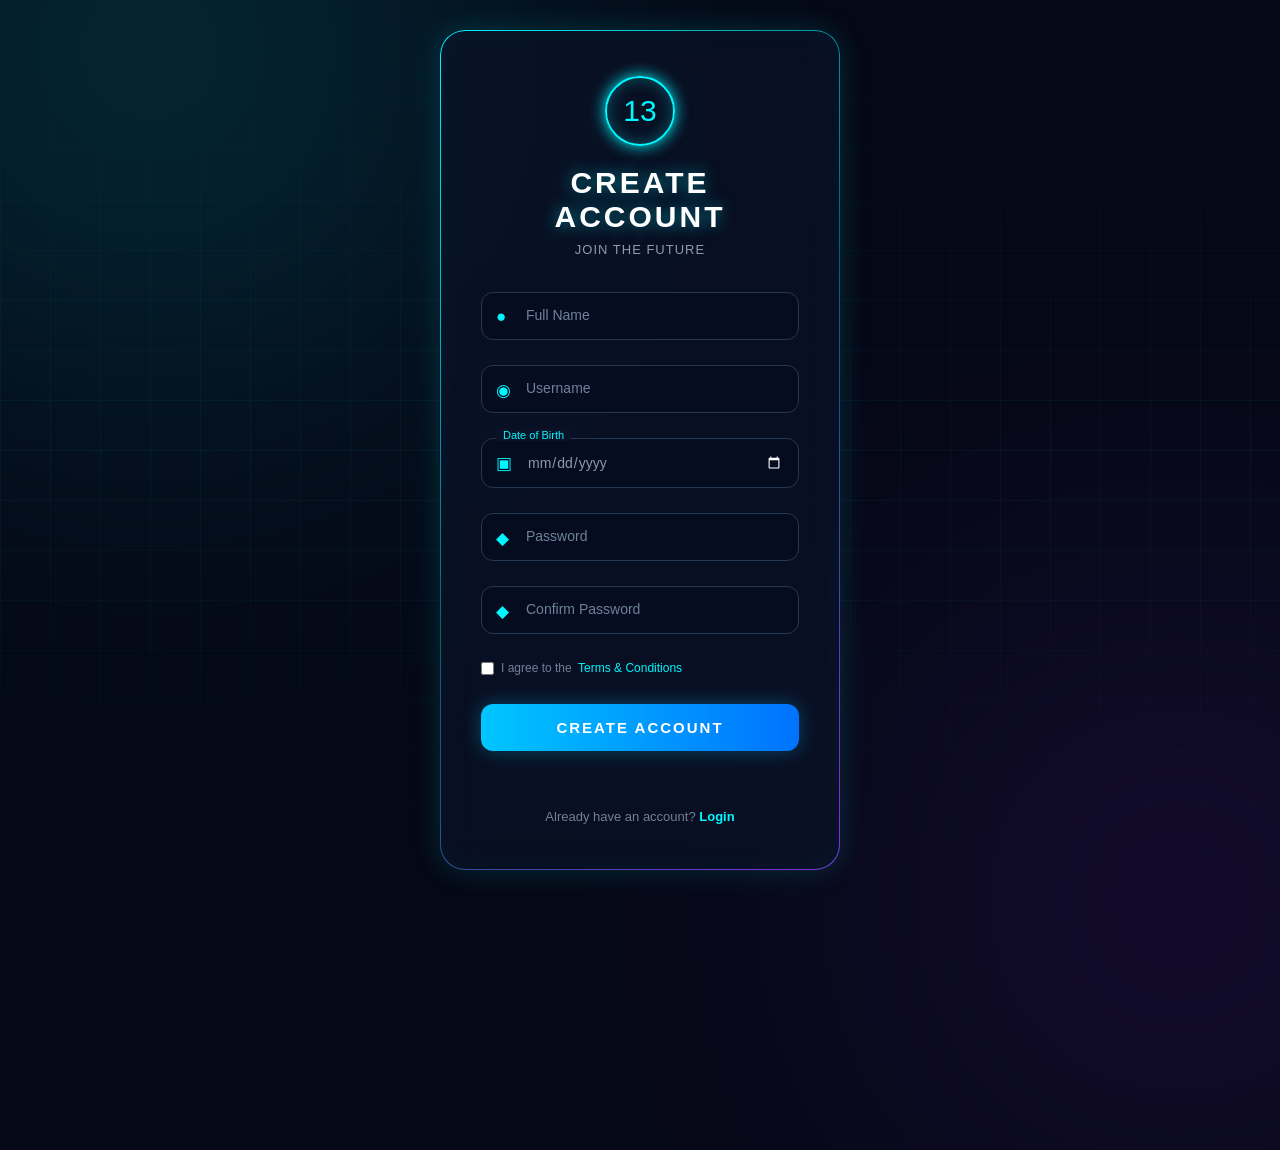
==== register.html @ 90fb0bab "Add files via upload" ====
<!DOCTYPE html>
<html lang="en">

<head>
    <meta charset="UTF-8">
    <meta name="viewport" content="width=device-width, initial-scale=1.0">

    <title>Create Account</title>

    <link rel="stylesheet" href="style.css">
</head>

<body>

    <div class="grid"></div>

    <div class="login-container">

        <div class="logo">13</div>

        <h1>CREATE ACCOUNT</h1>

        <p class="subtitle">JOIN THE FUTURE</p>

        <form id="registerForm">

            <!-- Full Name -->
            <div class="input-group">

                <span class="icon">●</span>

                <input
                    type="text"
                    id="fullname"
                    placeholder=" "
                    required
                >

                <label for="fullname">
                    Full Name
                </label>

            </div>


            <!-- Username -->
            <div class="input-group">

                <span class="icon">◉</span>

                <input
                    type="text"
                    id="username"
                    placeholder=" "
                    required
                >

                <label for="username">
                    Username
                </label>

            </div>


            <!-- Date of Birth -->
            <div class="input-group">

                <span class="icon">▣</span>

                <input
                    type="date"
                    id="birthdate"
                    required
                >

                <label class="date-label" for="birthdate">
                    Date of Birth
                </label>

            </div>


            <!-- Password -->
            <div class="input-group">

                <span class="icon">◆</span>

                <input
                    type="password"
                    id="password"
                    placeholder=" "
                    required
                >

                <label for="password">
                    Password
                </label>

            </div>


            <!-- Confirm Password -->
            <div class="input-group">

                <span class="icon">◆</span>

                <input
                    type="password"
                    id="confirmPassword"
                    placeholder=" "
                    required
                >

                <label for="confirmPassword">
                    Confirm Password
                </label>

            </div>


            <!-- Terms -->
            <div class="terms">

                <label>

                    <input
                        type="checkbox"
                        id="terms"
                        required
                    >

                    <span>
                        I agree to the
                        <a href="#">
                            Terms & Conditions
                        </a>
                    </span>

                </label>

            </div>


            <!-- Create Account -->
            <button
                type="submit"
                class="login-btn"
            >
                CREATE ACCOUNT
            </button>


            <!-- Status -->
            <div id="status"></div>

        </form>


        <!-- Login -->
        <div class="register">

            Already have an account?

            <a href="index.html">
                Login
            </a>

        </div>

    </div>


    <script src="register.js"></script>

</body>

</html>
---- style.css ----
* {
    margin: 0;
    padding: 0;
    box-sizing: border-box;
    font-family: "Segoe UI", sans-serif;
}

body {
    min-height: 100vh;

    display: flex;
    justify-content: center;
    align-items: center;

    overflow: hidden;

    background: #050816;
    color: white;

    position: relative;
}

/* =========================
   BACKGROUND GLOW
========================= */

body::before {
    content: "";

    position: absolute;

    width: 600px;
    height: 600px;

    background: #00f7ff;

    border-radius: 50%;

    filter: blur(180px);

    opacity: 0.18;

    top: -250px;
    left: -150px;

    animation: float 8s infinite alternate;
}

body::after {
    content: "";

    position: absolute;

    width: 500px;
    height: 500px;

    background: #8a2be2;

    border-radius: 50%;

    filter: blur(180px);

    opacity: 0.20;

    bottom: -250px;
    right: -150px;

    animation: float 7s infinite alternate-reverse;
}

@keyframes float {

    from {
        transform: translate(0, 0);
    }

    to {
        transform: translate(80px, 50px);
    }
}

/* =========================
   FUTURISTIC GRID
========================= */

.grid {
    position: absolute;

    inset: 0;

    background-image:
        linear-gradient(
            rgba(0, 247, 255, 0.05) 1px,
            transparent 1px
        ),
        linear-gradient(
            90deg,
            rgba(0, 247, 255, 0.05) 1px,
            transparent 1px
        );

    background-size: 50px 50px;

    mask-image:
        linear-gradient(
            to bottom,
            transparent,
            black,
            transparent
        );
}

/* =========================
   LOGIN CONTAINER
========================= */

.login-container {
    position: relative;

    z-index: 2;

    width: 400px;

    padding: 45px 40px;

    background: rgba(10, 18, 40, 0.72);

    border: 1px solid rgba(0, 247, 255, 0.35);

    border-radius: 25px;

    backdrop-filter: blur(20px);

    box-shadow:
        0 0 30px rgba(0, 247, 255, 0.15),
        inset 0 0 30px rgba(0, 247, 255, 0.03);
}

/* Animated border */

.login-container::before {
    content: "";

    position: absolute;

    inset: -1px;

    border-radius: 25px;

    padding: 1px;

    background:
        linear-gradient(
            135deg,
            #00f7ff,
            transparent,
            #8a2be2
        );

    -webkit-mask:
        linear-gradient(#fff 0 0) content-box,
        linear-gradient(#fff 0 0);

    mask:
        linear-gradient(#fff 0 0) content-box,
        linear-gradient(#fff 0 0);

    -webkit-mask-composite: xor;

    mask-composite: exclude;

    pointer-events: none;
}

/* =========================
   LOGO
========================= */

.logo {
    width: 70px;
    height: 70px;

    margin: 0 auto 20px;

    display: flex;

    align-items: center;
    justify-content: center;

    border: 2px solid #00f7ff;

    border-radius: 50%;

    color: #00f7ff;

    font-size: 30px;

    box-shadow:
        0 0 15px #00f7ff,
        inset 0 0 15px rgba(0, 247, 255, 0.3);

    animation: pulse 2s infinite;
}

@keyframes pulse {

    50% {
        box-shadow:
            0 0 30px #00f7ff,
            inset 0 0 25px rgba(0, 247, 255, 0.4);
    }
}

/* =========================
   TITLE
========================= */

h1 {
    text-align: center;

    font-size: 30px;

    letter-spacing: 3px;

    margin-bottom: 8px;

    text-shadow:
        0 0 15px rgba(0, 247, 255, 0.5);
}

.subtitle {
    text-align: center;

    color: #8b9bb4;

    font-size: 13px;

    margin-bottom: 35px;

    letter-spacing: 1px;
}

/* =========================
   INPUTS
========================= */

.input-group {
    position: relative;

    margin-bottom: 25px;
}

.input-group input {
    width: 100%;

    padding: 15px 15px 15px 45px;

    border: 1px solid #263754;

    border-radius: 12px;

    outline: none;

    background: rgba(5, 12, 30, 0.8);

    color: white;

    font-size: 14px;

    transition: 0.3s;
}

.input-group input:focus {
    border-color: #00f7ff;

    box-shadow:
        0 0 15px rgba(0, 247, 255, 0.25);
}

.input-group label {
    position: absolute;

    left: 45px;
    top: 15px;

    color: #70819c;

    font-size: 14px;

    pointer-events: none;

    transition: 0.3s;
}

.input-group input:focus + label,
.input-group input:not(:placeholder-shown) + label {

    top: -9px;

    left: 15px;

    font-size: 11px;

    padding: 0 7px;

    background: #0a1228;

    color: #00f7ff;
}

.icon {
    position: absolute;

    left: 15px;
    top: 15px;

    color: #00f7ff;

    font-size: 17px;

    z-index: 1;
}

/* =========================
   OPTIONS
========================= */

.options {
    display: flex;

    justify-content: space-between;

    align-items: center;

    font-size: 12px;

    margin-bottom: 25px;

    color: #8b9bb4;
}

.remember {
    display: flex;

    align-items: center;

    gap: 5px;
}

.options input {
    accent-color: #00f7ff;
}

.options a {
    color: #00f7ff;

    text-decoration: none;
}

.options a:hover {
    text-shadow: 0 0 10px #00f7ff;
}

/* =========================
   LOGIN BUTTON
========================= */

.login-btn {
    width: 100%;

    padding: 15px;

    border: none;

    border-radius: 12px;

    background:
        linear-gradient(
            90deg,
            #00c6ff,
            #0072ff
        );

    color: white;

    font-size: 15px;

    font-weight: bold;

    letter-spacing: 2px;

    cursor: pointer;

    transition: 0.3s;

    box-shadow:
        0 0 20px rgba(0, 198, 255, 0.3);
}

.login-btn:hover {

    transform: translateY(-2px);

    box-shadow:
        0 0 20px #00c6ff,
        0 0 40px rgba(0, 198, 255, 0.3);
}

.login-btn:active {
    transform: scale(0.98);
}

/* =========================
   STATUS
========================= */

#status {
    text-align: center;

    margin-top: 15px;

    font-size: 12px;

    min-height: 18px;
}

/* =========================
   REGISTER
========================= */

.register {
    text-align: center;

    margin-top: 25px;

    font-size: 13px;

    color: #71819b;
}

.register a {
    color: #00f7ff;

    text-decoration: none;

    font-weight: bold;
}

.register a:hover {
    text-shadow: 0 0 10px #00f7ff;
}

/* =========================
   RESPONSIVE
========================= */

@media (max-width: 480px) {

    .login-container {
        width: 90%;

        padding: 35px 25px;
    }

    h1 {
        font-size: 25px;
    }
}

/* =========================
   REGISTER FORM
========================= */

.terms {
    margin-bottom: 25px;

    color: #71819b;

    font-size: 12px;

    line-height: 1.6;
}

.terms label {
    display: flex;

    align-items: flex-start;

    gap: 7px;
}

.terms input {
    margin-top: 3px;

    accent-color: #00f7ff;

    cursor: pointer;
}

.terms a {
    color: #00f7ff;

    text-decoration: none;

    margin-left: 3px;
}

.terms a:hover {
    text-shadow: 0 0 10px #00f7ff;
}

/* Register button */

.login-btn {
    transition: all 0.3s ease;
}

.login-btn:hover {
    letter-spacing: 3px;
}

/* Register status */

#status {
    transition: 0.3s ease;
}

/* =========================
   DATE OF BIRTH
========================= */

.input-group input[type="date"] {
    color: #8b9bb4;

    color-scheme: dark;

    cursor: pointer;
}

.input-group input[type="date"]:focus {
    color: white;
}

.date-label {
    top: -9px !important;

    left: 15px !important;

    font-size: 11px !important;

    padding: 0 7px;

    background: #0a1228;

    color: #00f7ff !important;
}

/* =========================
   REGISTRATION SUCCESS
========================= */

#successMessage {
    display: none;

    width: 100%;

    padding: 12px;

    margin-bottom: 20px;

    text-align: center;

    border: 1px solid #00f7ff;

    border-radius: 10px;

    background: rgba(0, 247, 255, 0.08);

    color: #00f7ff;

    font-size: 13px;

    box-shadow:
        0 0 15px rgba(0, 247, 255, 0.25);

    transition: opacity 0.5s ease;

    animation: successGlow 1.5s infinite alternate;
}

@keyframes successGlow {

    from {
        box-shadow:
            0 0 10px rgba(0, 247, 255, 0.2);
    }

    to {
        box-shadow:
            0 0 25px rgba(0, 247, 255, 0.5);
    }
}

/* =========================================
   FUTURISTIC HOME PAGE
========================================= */

.home-page {
    display: block;
    min-height: 100vh;
    overflow-x: hidden;
    overflow-y: auto;
}


/* =========================================
   NAVIGATION
========================================= */

.navbar {

    position: relative;

    z-index: 10;

    width: 100%;

    height: 80px;

    padding: 0 7%;

    display: flex;

    align-items: center;

    justify-content: space-between;

    border-bottom: 1px solid
        rgba(0, 247, 255, 0.15);

    background:
        rgba(5, 8, 22, 0.75);

    backdrop-filter: blur(15px);

}


.nav-logo {

    color: #00f7ff;

    font-size: 20px;

    font-weight: bold;

    letter-spacing: 3px;

    text-shadow:
        0 0 15px #00f7ff;

}


.nav-links {

    display: flex;

    gap: 35px;

}


.nav-links a {

    color: #71819b;

    text-decoration: none;

    font-size: 12px;

    letter-spacing: 2px;

    transition: 0.3s;

}


.nav-links a:hover,
.nav-links a.active {

    color: #00f7ff;

    text-shadow:
        0 0 10px #00f7ff;

}


.logout-btn {

    padding: 10px 20px;

    border: 1px solid #00f7ff;

    border-radius: 8px;

    background: transparent;

    color: #00f7ff;

    cursor: pointer;

    font-size: 11px;

    letter-spacing: 1px;

    transition: 0.3s;

}


.logout-btn:hover {

    background: #00f7ff;

    color: #050816;

    box-shadow:
        0 0 20px #00f7ff;

}


/* =========================================
   HOME CONTENT
========================================= */

.home-content {

    position: relative;

    z-index: 2;

    max-width: 1200px;

    margin: auto;

    padding: 70px 30px;

}


/* =========================================
   HERO
========================================= */

.hero {

    min-height: 500px;

    display: flex;

    align-items: center;

    justify-content: space-between;

    gap: 50px;

}


.hero-text {

    max-width: 600px;

}


.small-title {

    color: #00f7ff;

    font-size: 13px;

    letter-spacing: 4px;

    margin-bottom: 15px;

}


.hero h1 {

    text-align: left;

    font-size: clamp(45px, 7vw, 80px);

    line-height: 0.95;

    letter-spacing: 3px;

    margin-bottom: 25px;

}


.hero h1 span {

    display: block;

    color: #00f7ff;

    text-shadow:
        0 0 20px #00f7ff,
        0 0 50px rgba(0, 247, 255, 0.4);

}


.hero-description {

    max-width: 500px;

    color: #71819b;

    line-height: 1.8;

    font-size: 15px;

}


/* =========================================
   HERO BUTTONS
========================================= */

.hero-buttons {

    display: flex;

    gap: 15px;

    margin-top: 30px;

}


.primary-btn,
.secondary-btn {

    padding: 14px 25px;

    border-radius: 10px;

    font-size: 12px;

    letter-spacing: 2px;

    cursor: pointer;

    transition: 0.3s;

}


.primary-btn {

    border: none;

    background:
        linear-gradient(
            90deg,
            #00c6ff,
            #0072ff
        );

    color: white;

    box-shadow:
        0 0 20px
        rgba(0, 198, 255, 0.25);

}


.primary-btn:hover {

    transform: translateY(-3px);

    box-shadow:
        0 0 30px
        rgba(0, 198, 255, 0.5);

}


.secondary-btn {

    border: 1px solid
        rgba(0, 247, 255, 0.5);

    background: transparent;

    color: #00f7ff;

}


.secondary-btn:hover {

    background:
        rgba(0, 247, 255, 0.08);

    box-shadow:
        0 0 20px
        rgba(0, 247, 255, 0.2);

}


/* =========================================
   FUTURISTIC CORE
========================================= */

.hero-visual {

    position: relative;

    width: 400px;

    height: 400px;

    display: flex;

    align-items: center;

    justify-content: center;

}


.core {

    width: 140px;

    height: 140px;

    display: flex;

    align-items: center;

    justify-content: center;

    border: 2px solid #00f7ff;

    border-radius: 50%;

    background:
        rgba(0, 247, 255, 0.05);

    box-shadow:
        0 0 30px #00f7ff,
        inset 0 0 30px
        rgba(0, 247, 255, 0.2);

    animation: corePulse 2s infinite alternate;

}


.core-symbol {

    font-size: 55px;

    color: #00f7ff;

    text-shadow:
        0 0 20px #00f7ff;

}


@keyframes corePulse {

    from {

        transform: scale(1);

    }

    to {

        transform: scale(1.08);

    }

}


.orbit {

    position: absolute;

    border: 1px solid
        rgba(0, 247, 255, 0.5);

    border-radius: 50%;

}


.orbit-one {

    width: 280px;

    height: 280px;

    transform: rotateX(65deg);

    animation:
        rotateOrbit 6s linear infinite;

}


.orbit-two {

    width: 350px;

    height: 350px;

    transform: rotateY(65deg);

    animation:
        rotateOrbit 8s linear infinite reverse;

}


@keyframes rotateOrbit {

    from {

        transform:
            rotate(0deg)
            rotateX(65deg);

    }

    to {

        transform:
            rotate(360deg)
            rotateX(65deg);

    }

}


/* =========================================
   FEATURES
========================================= */

.features {

    display: grid;

    grid-template-columns:
        repeat(4, 1fr);

    gap: 20px;

    margin-top: 30px;

}


.feature-card {

    padding: 30px 20px;

    border: 1px solid
        rgba(0, 247, 255, 0.15);

    border-radius: 15px;

    background:
        rgba(10, 18, 40, 0.6);

    backdrop-filter: blur(10px);

    transition: 0.3s;

}


.feature-card:hover {

    transform:
        translateY(-8px);

    border-color: #00f7ff;

    box-shadow:
        0 0 25px
        rgba(0, 247, 255, 0.15);

}


.feature-icon {

    font-size: 30px;

    color: #00f7ff;

    margin-bottom: 15px;

    text-shadow:
        0 0 15px #00f7ff;

}


.feature-card h3 {

    font-size: 14px;

    letter-spacing: 2px;

    margin-bottom: 10px;

}


.feature-card p {

    color: #71819b;

    font-size: 12px;

    line-height: 1.7;

}


/* =========================================
   SYSTEM PANEL
========================================= */

.welcome-panel {

    margin-top: 50px;

    padding: 25px 30px;

    display: flex;

    align-items: center;

    justify-content: space-between;

    border: 1px solid
        rgba(0, 247, 255, 0.2);

    border-radius: 15px;

    background:
        rgba(10, 18, 40, 0.6);

}


.panel-label {

    color: #71819b;

    font-size: 10px;

    letter-spacing: 3px;

}


.welcome-panel h2 {

    margin: 7px 0;

    color: #00f7ff;

    font-size: 20px;

    letter-spacing: 2px;

    text-shadow:
        0 0 10px
        rgba(0, 247, 255, 0.5);

}


.welcome-panel p {

    color: #71819b;

    font-size: 13px;

}


.welcome-panel h2 + p span {

    color: white;

}


/* =========================================
   ONLINE STATUS
========================================= */

.status-indicator {

    display: flex;

    align-items: center;

    gap: 10px;

    color: #00f7ff;

    font-size: 11px;

    letter-spacing: 2px;

}


.status-indicator span {

    width: 9px;

    height: 9px;

    display: block;

    border-radius: 50%;

    background: #00f7ff;

    box-shadow:
        0 0 15px #00f7ff;

    animation:
        statusPulse 1.5s infinite;

}


@keyframes statusPulse {

    50% {

        opacity: 0.3;

    }

}


/* =========================================
   FOOTER
========================================= */

footer {

    position: relative;

    z-index: 2;

    padding: 25px;

    text-align: center;

    border-top: 1px solid
        rgba(0, 247, 255, 0.1);

    color: #46536a;

    font-size: 10px;

    letter-spacing: 2px;

}


/* =========================================
   MOBILE
========================================= */

@media (max-width: 850px) {

    .nav-links {

        display: none;

    }

    .hero {

        flex-direction: column;

        text-align: center;

    }

    .hero h1 {

        text-align: center;

    }

    .hero-description {

        margin: auto;

    }

    .hero-buttons {

        justify-content: center;

    }

    .hero-visual {

        width: 300px;

        height: 300px;

        transform: scale(0.8);

    }

    .features {

        grid-template-columns:
            repeat(2, 1fr);

    }

}

@media (max-width: 500px) {

    .navbar {

        padding: 0 20px;

    }

    .logout-btn {

        padding: 8px 12px;

    }

    .home-content {

        padding: 40px 20px;

    }

    .features {

        grid-template-columns: 1fr;

    }

    .welcome-panel {

        flex-direction: column;

        align-items: flex-start;

        gap: 20px;

    }

}
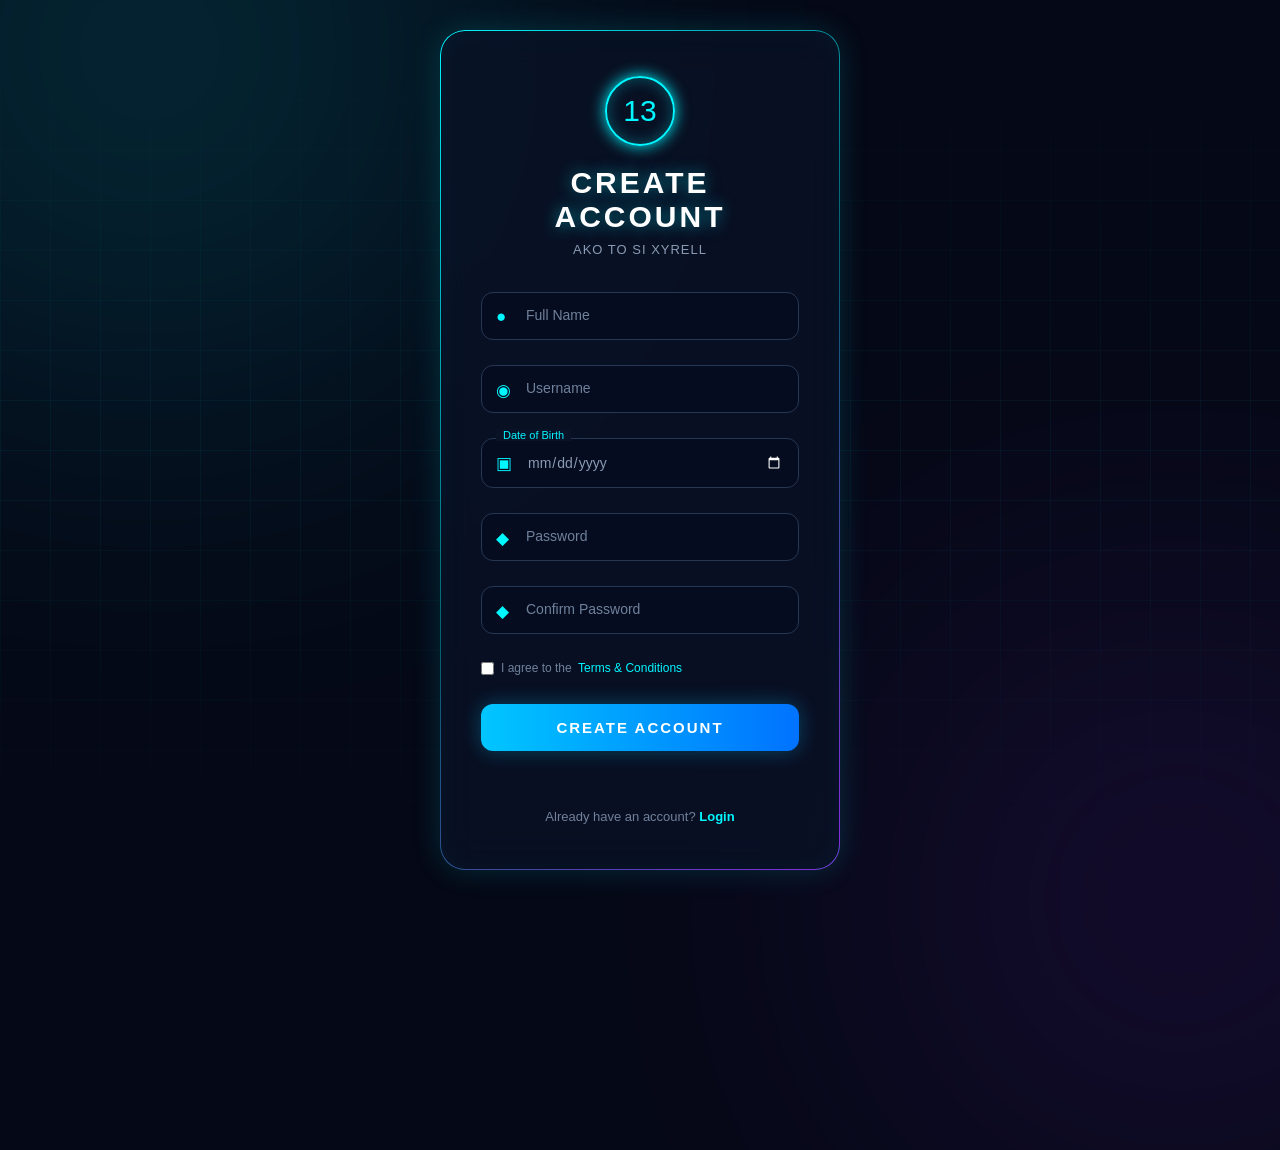
==== commit d469ea9e: "Update subtitle text in register.html" ====
--- a/register.html
+++ b/register.html
@@ -20,7 +20,7 @@
 
         <h1>CREATE ACCOUNT</h1>
 
-        <p class="subtitle">JOIN THE FUTURE</p>
+        <p class="subtitle">AKO TO SI XYRELL</p>
 
         <form id="registerForm">
 
@@ -174,4 +174,4 @@
 
 </body>
 
-</html>+</html>
